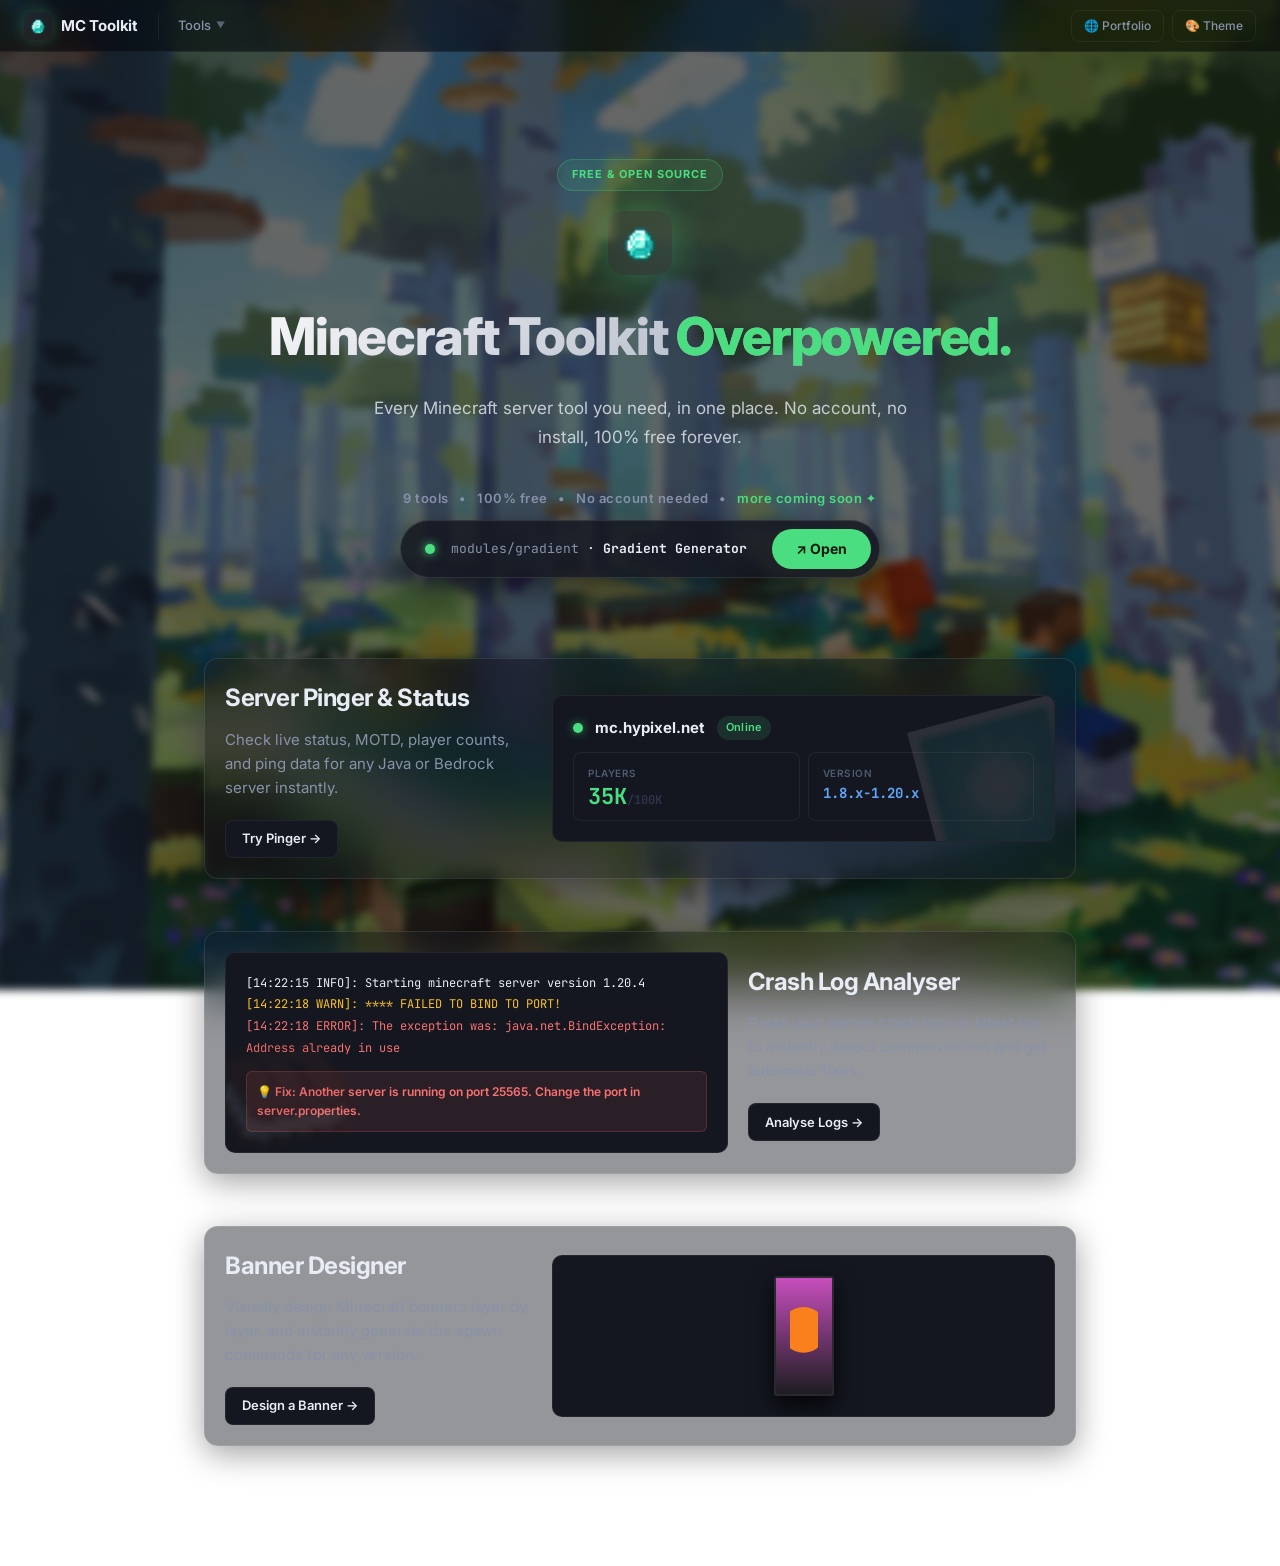
==== index.html @ 0540486f "everything upload" ====
<!DOCTYPE html>
<html lang="en">
<head>
<meta charset="UTF-8">
<meta name="viewport" content="width=device-width,initial-scale=1">
<title>MC Toolkit — Home</title>
<link href="https://fonts.googleapis.com/css2?family=Inter:wght@400;500;600;700&family=JetBrains+Mono:wght@400;500;600&display=swap" rel="stylesheet">
<link rel="stylesheet" href="assets/style.css">
</head>
<body>
<div id="nav-root" style="min-height: 53px;"></div>
<main>
<div class="hero" style="text-align:center;padding:70px 0 60px;position:relative">
  <div style="display:inline-block;padding:6px 14px;background:var(--acc-d);border:1px solid var(--acc-b);color:var(--accent);border-radius:30px;font-size:11px;font-weight:700;margin-bottom:20px;text-transform:uppercase;letter-spacing:1px">Free &amp; Open Source</div>
  <div style="width:64px;height:64px;background:rgba(255,255,255,0.05);border-radius:16px;display:flex;align-items:center;justify-content:center;margin:0 auto 20px;box-shadow:0 0 40px rgba(74,222,128,.4)"><img src="assets/icons/diamond.png" width="40"></div>
  <h1 style="font-size:52px;font-weight:800;letter-spacing:-1.2px;margin-bottom:16px;background:linear-gradient(135deg,#fff,var(--m1));-webkit-background-clip:text;-webkit-text-fill-color:transparent">Minecraft Toolkit <span style="color:var(--accent);-webkit-text-fill-color:var(--accent)">Overpowered.</span></h1>
  <p style="color:var(--text);font-size:17px;max-width:550px;margin:0 auto 36px;line-height:1.7;opacity:0.8">Every Minecraft server tool you need, in one place. No account, no install, 100% free forever.</p>
  <div style="color:var(--m1);font-size:13px;font-weight:600;margin-bottom:12px;letter-spacing:0.5px">9 tools &nbsp;&nbsp;•&nbsp;&nbsp; 100% free &nbsp;&nbsp;•&nbsp;&nbsp; No account needed &nbsp;&nbsp;•&nbsp;&nbsp; <span style="color:var(--accent)">more coming soon ✦</span></div>
  <div style="display:inline-flex;align-items:center;background:rgba(20,23,32,0.85);backdrop-filter:blur(10px);border:1px solid rgba(255,255,255,0.1);border-radius:50px;padding:8px 8px 8px 24px;box-shadow:0 10px 30px rgba(0,0,0,0.5);width:100%;max-width:480px;text-align:left;margin:0 auto">
    <div class="dot on" style="margin-right:16px;box-shadow:0 0 10px var(--accent);flex-shrink:0"></div>
    <div style="flex:1;font-family:var(--mono);font-size:13px;color:var(--text);white-space:nowrap;overflow:hidden;text-overflow:ellipsis" id="cycler-text">
      <span style="color:var(--m1)">modules/gradient</span> · <strong>Gradient Generator</strong>
    </div>
    <a href="gradient.html" id="cycler-btn" class="btn bp" style="border-radius:40px;height:40px;padding:0 24px;font-size:14px;text-decoration:none;font-weight:700">↗ Open</a>
  </div>
</div>

<div style="margin-top:20px;display:flex;flex-direction:column;gap:40px;margin-bottom:60px">
  <div class="card" style="display:flex;gap:20px;align-items:center;flex-wrap:wrap;cursor:pointer" onclick="window.location.href='ping.html'">
    <div style="flex:1;min-width:250px">
      <h3 style="font-size:24px;margin-bottom:10px;letter-spacing:-0.5px">Server Pinger &amp; Status</h3>
      <p style="color:var(--m1);font-size:15px;margin-bottom:20px;line-height:1.6">Check live status, MOTD, player counts, and ping data for any Java or Bedrock server instantly.</p>
      <span class="btn bg" style="text-decoration:none;pointer-events:none">Try Pinger →</span>
    </div>
    <div style="flex:1.5;min-width:300px;background:var(--s2);border:1px solid var(--border);border-radius:10px;padding:20px;position:relative;overflow:hidden">
       <img src="assets/icons/beacon.png" style="position:absolute;right:-20px;bottom:-20px;opacity:0.1;width:150px;transform:rotate(-15deg)">
       <div style="display:flex;align-items:center;gap:12px;margin-bottom:12px"><div class="dot on"></div><div style="font-weight:bold;font-size:15px">mc.hypixel.net</div><span class="badge bg-g">Online</span></div>
       <div class="sgrid">
         <div class="stat"><div class="sl">Players</div><div class="sv g">35K<span style="font-size:12px;color:var(--hint)">/100K</span></div></div>
         <div class="stat"><div class="sl">Version</div><div class="sv b" style="font-size:14px;margin-top:5px">1.8.x-1.20.x</div></div>
       </div>
    </div>
  </div>

  <div class="card" style="display:flex;gap:20px;align-items:center;flex-wrap:wrap;flex-direction:row-reverse;cursor:pointer" onclick="window.location.href='log.html'">
    <div style="flex:1;min-width:250px">
      <h3 style="font-size:24px;margin-bottom:10px;letter-spacing:-0.5px">Crash Log Analyser</h3>
      <p style="color:var(--m1);font-size:15px;margin-bottom:20px;line-height:1.6">Paste your server crash logs or latest.log to instantly detect common errors and get automatic fixes.</p>
      <span class="btn bg" style="text-decoration:none;pointer-events:none">Analyse Logs →</span>
    </div>
    <div style="flex:1.5;min-width:300px;background:var(--s2);border:1px solid var(--border);border-radius:10px;padding:20px;position:relative;overflow:hidden">
       <img src="assets/icons/written_book.png" style="position:absolute;left:-20px;bottom:-20px;opacity:0.1;width:150px;transform:rotate(15deg)">
       <div style="font-family:var(--mono);font-size:12px;color:var(--m1);line-height:1.8">
         <div style="color:var(--text)">[14:22:15 INFO]: Starting minecraft server version 1.20.4</div>
         <div style="color:var(--gold)">[14:22:18 WARN]: **** FAILED TO BIND TO PORT!</div>
         <div style="color:var(--red)">[14:22:18 ERROR]: The exception was: java.net.BindException: Address already in use</div>
       </div>
       <div style="margin-top:12px;padding:10px;background:var(--red-d);border:1px solid rgba(248,113,113,.2);border-radius:6px;color:var(--red);font-size:12px;font-weight:600">
         💡 Fix: Another server is running on port 25565. Change the port in server.properties.
       </div>
    </div>
  </div>
  <div class="card" style="display:flex;gap:20px;align-items:center;flex-wrap:wrap;cursor:pointer" onclick="window.location.href='banner.html'">
    <div style="flex:1;min-width:250px">
      <h3 style="font-size:24px;margin-bottom:10px;letter-spacing:-0.5px">Banner Designer</h3>
      <p style="color:var(--m1);font-size:15px;margin-bottom:20px;line-height:1.6">Visually design Minecraft banners layer by layer, and instantly generate the spawn commands for any version.</p>
      <span class="btn bg" style="text-decoration:none;pointer-events:none">Design a Banner →</span>
    </div>
    <div style="flex:1.5;min-width:300px;background:var(--s2);border:1px solid var(--border);border-radius:10px;padding:20px;position:relative;overflow:hidden;display:flex;align-items:center;justify-content:center;min-height:160px">
       <div style="width:60px;height:120px;background:#1D1D21;border:2px solid var(--border);border-radius:3px;box-shadow:0 10px 25px rgba(0,0,0,0.8);position:relative">
         <div style="position:absolute;top:0;left:0;width:100%;height:100%;background:linear-gradient(to bottom, #C74EBD, transparent)"></div>
         <div style="position:absolute;top:20%;left:25%;width:50%;height:50%;background:#F9801D;clip-path:circle(50% at 50% 50%)"></div>
       </div>
    </div>
  </div>
</div>
</main>
<div class="toast" id="tst"></div>
<script src="assets/shared.js"></script>
<script>
fetch('assets/nav.html').then(r=>r.text()).then(h=>{document.getElementById('nav-root').innerHTML=h;});
(function(){
  const tools=[
    {p:'modules/ping', n:'Server Pinger', h:'ping.html'},
    {p:'modules/player', n:'Player Lookup', h:'player.html'},
    {p:'modules/log', n:'Crash Log Analyser', h:'log.html'},
    {p:'modules/perf', n:'Performance Analyser', h:'perf.html'},
    {p:'modules/motd', n:'MOTD Builder', h:'motd.html'},
    {p:'modules/gradient', n:'Gradient Generator', h:'gradient.html'},
    {p:'modules/jvm', n:'JVM Flags', h:'jvm.html'},
    {p:'modules/props', n:'server.properties', h:'props.html'},
    {p:'modules/banner', n:'Banner Designer', h:'banner.html'}
  ];
  let tidx = 5;
  setInterval(() => {
    tidx = (tidx + 1) % tools.length;
    const t = tools[tidx];
    const textEl = document.getElementById('cycler-text');
    if(textEl){
       textEl.innerHTML = `<span style="color:var(--m1)">${t.p}</span> · <strong>${t.n}</strong>`;
       document.getElementById('cycler-btn').href = t.h;
    }
  }, 2500);
})();
</script>
</body>
</html>
---- assets/style.css ----
/* ═══════════════════════════════════════════════════════════
   MC Toolkit — Shared Stylesheet
   Used by: index.html, ping.html, player.html, log.html,
            perf.html, motd.html, gradient.html, jvm.html, props.html
   ═══════════════════════════════════════════════════════════ */

*,*::before,*::after{box-sizing:border-box;margin:0;padding:0}
:root{
  --bg:#08090d;
  --s1:#0e1018;
  --s2:#141720;
  --s3:#1a1e2a;
  --border:rgba(255,255,255,.06);
  --bh:rgba(255,255,255,.11);
  --text:#e8ecf4;
  --m1:#8892aa;
  --m2:#505a72;
  --hint:#2e3448;
  --accent:#4ade80;
  --acc2:#22c55e;
  --acc-d:rgba(74,222,128,.1);
  --acc-b:rgba(74,222,128,.25);
  --red:#f87171;--red-d:rgba(248,113,113,.1);
  --gold:#fbbf24;--gold-d:rgba(251,191,36,.1);
  --blue:#60a5fa;--blue-d:rgba(96,165,250,.1);
  --sans:'Inter',system-ui,sans-serif;
  --mono:'JetBrains Mono',monospace;
  --r:14px;--rs:8px;--rxs:5px;
  --sh:0 1px 3px rgba(0,0,0,.4),0 8px 32px rgba(0,0,0,.3);
}
html,body{
  min-height:100%;
  font-family:var(--sans);
  color:var(--text);
  font-size:14px;
  line-height:1.6;
}
body::before{
  content:"";
  position:fixed;
  top:-10%;left:-10%;width:120vw;height:120vh;
  background:var(--bg) url('../assets/background2.jpg') no-repeat center center;
  background-size:cover;
  filter:blur(4px) brightness(0.4);
  z-index:-1;
  animation:bgZoom 20s infinite alternate ease-in-out;
}
@keyframes bgZoom{0%{transform:scale(1)}100%{transform:scale(1.1)}}

/* ── NAV ── */
nav{
  position:sticky;top:0;z-index:100;
  background:rgba(8,9,13,.6);
  backdrop-filter:blur(20px) saturate(180%);
  border-bottom:1px solid var(--border);
  display:flex;align-items:center;padding:0 24px;height:52px;
}
.brand{display:flex;align-items:center;gap:9px;font-weight:700;font-size:15px;color:var(--text);padding-right:20px;border-right:1px solid var(--border);margin-right:6px;letter-spacing:-.2px;text-decoration:none}
.logo{width:28px;height:28px;background:rgba(255,255,255,0.05);border-radius:7px;display:flex;align-items:center;justify-content:center;box-shadow:0 0 16px rgba(74,222,128,.3)}
.dd{position:relative}
.dd-btn{height:52px;padding:0 13px;font-size:13px;font-weight:500;color:var(--m1);background:none;border:none;border-bottom:2px solid transparent;cursor:pointer;white-space:nowrap;font-family:var(--sans);display:flex;align-items:center;gap:5px;transition:color .15s,border-color .15s}
.dd-btn:hover{color:var(--text)}
.dd-btn.on{color:var(--accent);border-bottom-color:var(--accent)}
.dd-arrow{font-size:9px;transition:transform .2s;opacity:.6}
.dd.open .dd-arrow{transform:rotate(180deg)}
.dd-panel{position:absolute;top:52px;left:0;background:var(--s1);border:1px solid var(--border);border-radius:var(--r);padding:6px;min-width:210px;box-shadow:0 8px 32px rgba(0,0,0,.5);display:none;z-index:300}
.dd.open .dd-panel,.dd:hover .dd-panel{display:block}
.dd:hover .dd-arrow{transform:rotate(180deg)}
.dd-cat{font-size:10px;font-weight:700;text-transform:uppercase;letter-spacing:.6px;color:var(--m2);padding:8px 10px 4px}
.dd-item{display:flex;align-items:center;gap:6px;width:100%;text-align:left;padding:8px 12px;border:none;background:none;color:var(--m1);font-size:13px;font-family:var(--sans);border-radius:var(--rs);cursor:pointer;transition:background .12s,color .12s;text-decoration:none}
.dd-item:hover{background:var(--s2);color:var(--text)}
.dd-item.on{color:var(--accent);background:var(--acc-d)}
.nav-r{margin-left:auto;display:flex;align-items:center;gap:8px}
.nav-btn{height:32px;padding:0 12px;border:1px solid var(--border);border-radius:var(--rs);background:none;color:var(--m1);cursor:pointer;font-size:12px;font-weight:500;font-family:var(--sans);display:flex;align-items:center;gap:5px;transition:border-color .15s,color .15s;text-decoration:none}
.nav-btn:hover{border-color:var(--bh);color:var(--text)}
.nav-btn.hi{border-color:var(--acc-b);color:var(--accent);background:var(--acc-d)}

/* ── LAYOUT ── */
main{max-width:920px;margin:0 auto;padding:36px 24px 60px}

/* ── PAGE HEADERS ── */
.ph{display:flex;align-items:baseline;gap:10px;margin-bottom:4px}
.ph-title{font-size:22px;font-weight:700;letter-spacing:-.4px}
.ph-tag{font-size:11px;font-weight:600;color:var(--accent);background:var(--acc-d);border:1px solid var(--acc-b);padding:2px 8px;border-radius:20px;letter-spacing:.3px;text-transform:uppercase}
.ps{font-size:13px;color:var(--m1);margin-bottom:28px}

/* ── CARDS ── */
.card{
  background:rgba(20,23,32,0.45);
  backdrop-filter:blur(25px) saturate(150%);
  border:1px solid rgba(255,255,255,0.1);
  border-radius:var(--r);
  padding:20px;
  box-shadow:0 8px 32px 0 rgba(0,0,0,0.37);
  transition:transform .4s ease,box-shadow .4s ease,border-color .4s ease;
}
.card:hover{transform:translateY(-3px);box-shadow:0 12px 40px 0 rgba(0,0,0,.5);border-color:rgba(74,222,128,0.3)}
.card+.card{margin-top:12px}
.card-title{font-size:12px;font-weight:600;text-transform:uppercase;letter-spacing:.6px;color:var(--m2);margin-bottom:14px}

/* ── INPUTS ── */
.row{display:flex;gap:8px;flex-wrap:wrap;align-items:center}
input[type=text],input[type=number],select,textarea{
  background:var(--s2);border:1px solid var(--border);border-radius:var(--rs);
  color:var(--text);padding:9px 13px;font-size:14px;font-family:var(--sans);
  outline:none;transition:border-color .15s,box-shadow .15s;width:100%;
}
input:focus,select:focus,textarea:focus{border-color:var(--accent);box-shadow:0 0 0 3px rgba(74,222,128,.1)}
input::placeholder,textarea::placeholder{color:var(--hint)}
select option{background:var(--s2)}
textarea{resize:vertical;min-height:120px;font-family:var(--mono);font-size:12px;line-height:1.7}

/* ── BUTTONS ── */
.btn{height:38px;padding:0 16px;border:none;border-radius:var(--rs);font-size:13px;font-weight:600;cursor:pointer;display:inline-flex;align-items:center;gap:6px;transition:all .25s ease;white-space:nowrap;font-family:var(--sans);flex-shrink:0;position:relative;overflow:hidden;text-decoration:none}
.btn:hover{transform:translateY(-2px);box-shadow:0 4px 15px rgba(0,0,0,0.3)}
.btn:active{transform:scale(.97)}
.btn:disabled{opacity:.4;cursor:not-allowed}
.bp{background:var(--accent);color:#0a1a0f}.bp:hover{background:var(--acc2)}
.bg{background:var(--s2);border:1px solid var(--border);color:var(--text)}.bg:hover{border-color:var(--bh)}
.br{background:var(--red-d);border:1px solid rgba(248,113,113,.2);color:var(--red)}

/* ── BADGES ── */
.badge{padding:3px 9px;border-radius:20px;font-size:11px;font-weight:600;display:inline-flex;align-items:center;gap:3px;letter-spacing:.1px}
.bg-g{background:rgba(74,222,128,.12);color:var(--accent)}
.bg-r{background:var(--red-d);color:var(--red)}
.bg-gold{background:var(--gold-d);color:var(--gold)}
.bg-b{background:var(--blue-d);color:var(--blue)}
.bg-m{background:rgba(255,255,255,.06);color:var(--m1)}

/* ── STATS ── */
.sgrid{display:grid;grid-template-columns:repeat(auto-fit,minmax(110px,1fr));gap:8px}
.stat{background:var(--s2);border:1px solid var(--border);border-radius:var(--rs);padding:12px 14px}
.sl{font-size:10px;font-weight:600;text-transform:uppercase;letter-spacing:.5px;color:var(--m2);margin-bottom:5px}
.sv{font-size:22px;font-weight:700;font-family:var(--mono);line-height:1}
.sv.g{color:var(--accent)}.sv.r{color:var(--red)}.sv.gold{color:var(--gold)}.sv.b{color:var(--blue)}

/* ── MISC ── */
hr{border:none;border-top:1px solid var(--border);margin:20px 0}
.notice{background:var(--blue-d);border:1px solid rgba(96,165,250,.15);border-radius:var(--rs);padding:10px 14px;font-size:12px;color:var(--blue);margin-bottom:18px}
.dot{width:10px;height:10px;border-radius:50%;flex-shrink:0}
.dot.on{background:var(--accent);box-shadow:0 0 10px rgba(74,222,128,.6)}
.dot.off{background:var(--red)}
.dot.chk{background:var(--gold);animation:pulse .9s infinite}
@keyframes pulse{0%,100%{opacity:1}50%{opacity:.25}}
.spin{display:inline-block;width:13px;height:13px;border:2px solid rgba(255,255,255,.18);border-top-color:#fff;border-radius:50%;animation:sp .6s linear infinite;vertical-align:middle}
@keyframes sp{to{transform:rotate(360deg)}}
.err{color:var(--red);font-size:13px;margin-top:10px;display:none}
.sep{height:1px;background:var(--border);margin:20px 0}

/* ── SERVER STATUS ── */
.ping-head{display:flex;align-items:center;gap:12px;margin-bottom:18px;flex-wrap:wrap}
.ping-name{font-size:17px;font-weight:700;letter-spacing:-.3px}
.motd{font-family:var(--mono);font-size:13px;background:var(--bg);border:1px solid var(--border);border-radius:var(--rs);padding:12px 16px;margin-top:14px;line-height:1.9}
.pills{display:flex;flex-wrap:wrap;gap:5px;margin-top:10px}
.pill{padding:3px 10px;background:rgba(74,222,128,.1);color:var(--accent);font-size:11px;font-family:var(--mono);border-radius:20px;border:1px solid rgba(74,222,128,.2)}
.favicon{width:56px;height:56px;border-radius:10px;image-rendering:pixelated;border:1px solid var(--border);flex-shrink:0}

/* ── PLAYER ── */
.pl-hero{display:flex;gap:28px;align-items:flex-start;flex-wrap:wrap}
.skin-col{background:radial-gradient(ellipse at 50% 100%,rgba(74,222,128,.12) 0%,transparent 65%),var(--s1);border:1px solid var(--border);border-radius:var(--r);padding:20px 16px;display:flex;flex-direction:column;align-items:center;gap:12px;flex-shrink:0}
.skin-col canvas{border-radius:10px;background:transparent}
.skin-acts{display:flex;gap:6px}
.sk-btn{padding:5px 11px;background:var(--s2);border:1px solid var(--border);border-radius:var(--rxs);color:var(--m1);font-size:11px;font-weight:600;cursor:pointer;display:flex;align-items:center;gap:4px;transition:color .15s,border-color .15s;font-family:var(--sans)}
.sk-btn:hover{color:var(--text);border-color:var(--bh)}
.pl-meta{flex:1;min-width:200px}
.pl-name{font-size:30px;font-weight:800;letter-spacing:-.6px;font-family:var(--mono);line-height:1;margin-bottom:10px}
.pl-tags{display:flex;gap:6px;flex-wrap:wrap;margin-bottom:18px}
.uuid-field{margin-bottom:10px}
.uuid-lbl{font-size:10px;font-weight:600;text-transform:uppercase;letter-spacing:.5px;color:var(--m2);margin-bottom:4px}
.uuid-row{display:flex;align-items:center;gap:8px;background:var(--s2);border:1px solid var(--border);border-radius:var(--rs);padding:8px 12px}
.uuid-val{font-family:var(--mono);font-size:11px;color:var(--m1);flex:1;overflow:hidden;text-overflow:ellipsis;white-space:nowrap}
.cp-btn{padding:3px 9px;background:none;border:1px solid var(--border);border-radius:var(--rxs);color:var(--m2);font-size:11px;font-weight:500;cursor:pointer;flex-shrink:0;font-family:var(--sans);transition:color .1s,border-color .1s}
.cp-btn:hover{color:var(--text);border-color:var(--bh)}
.cape-sec{margin-top:14px}
.cape-lbl{font-size:10px;font-weight:600;text-transform:uppercase;letter-spacing:.5px;color:var(--m2);margin-bottom:6px}
.cape-img{max-height:56px;image-rendering:pixelated;border-radius:5px;border:1px solid var(--border)}
.pl-links{display:flex;flex-wrap:wrap;gap:6px;margin-top:16px}
.ext{padding:7px 13px;border:1px solid var(--border);border-radius:var(--rs);color:var(--m1);font-size:12px;font-weight:500;display:inline-flex;align-items:center;gap:4px;transition:color .15s,border-color .15s;text-decoration:none;background:none;font-family:var(--sans);cursor:pointer}
.ext:hover{color:var(--text);border-color:var(--bh)}
.recent-wrap{margin-bottom:22px;display:none}
.recent-lbl{font-size:10px;font-weight:600;text-transform:uppercase;letter-spacing:.5px;color:var(--m2);margin-bottom:8px}
.recent-list{display:flex;flex-wrap:wrap;gap:6px}
.r-chip{display:flex;align-items:center;gap:7px;padding:5px 11px;border:1px solid var(--border);border-radius:var(--rs);background:var(--s2);color:var(--text);cursor:pointer;font-size:12px;font-weight:500;transition:border-color .15s;font-family:var(--sans);line-height:1}
.r-chip:hover{border-color:var(--bh)}
.r-chip img{width:16px;height:16px;image-rendering:pixelated;border-radius:2px}

/* ── LOG ── */
.log-out{background:var(--bg);border:1px solid var(--border);border-radius:var(--rs);padding:14px;font-family:var(--mono);font-size:12px;max-height:300px;overflow-y:auto;display:none;line-height:1.8}
.log-out.on{display:block}
.ll{padding:1px 0}
.ll.error{color:#fca5a5}.ll.warn{color:var(--gold)}.ll.info{color:#93c5fd}.ll.chat{color:var(--accent)}.ll.join{color:#c4b5fd}

/* ── MOTD ── */
.motd-prev{background:#050505;border:1px solid #1c1c1c;border-radius:var(--rs);padding:14px 18px;font-family:'Courier New',monospace;font-size:15px;min-height:60px;line-height:2.1}
.chips{display:flex;flex-wrap:wrap;gap:5px;margin-top:12px}
.chip{padding:3px 9px;border-radius:4px;font-size:11px;font-family:var(--mono);background:rgba(255,255,255,.04);border:1px solid var(--border);cursor:pointer;transition:border-color .12s,background .12s}
.chip:hover{border-color:var(--bh);background:rgba(255,255,255,.07)}

/* ── CALC ── */
.cgrid{display:grid;grid-template-columns:repeat(auto-fit,minmax(260px,1fr));gap:12px}
.clbl{font-size:12px;font-weight:700;color:var(--gold);margin-bottom:14px;display:flex;align-items:center;gap:7px}
.calc-r{font-size:13px;color:var(--m1);margin-top:12px;min-height:20px}
.calc-r strong{color:var(--gold);font-family:var(--mono)}

/* ── THEME PANEL ── */
.theme-panel{display:none;background:var(--s1);border:1px solid var(--border);border-radius:var(--r);padding:20px 22px;margin-bottom:24px;box-shadow:var(--sh)}
.theme-panel.on{display:block}
.tp-head{display:flex;align-items:center;justify-content:space-between;margin-bottom:16px}
.tp-title{font-size:14px;font-weight:700;letter-spacing:-.2px}
.tp-acts{display:flex;gap:6px}
.presets{display:flex;gap:5px;flex-wrap:wrap;margin-bottom:16px}
.pset{padding:5px 12px;border:1px solid var(--border);border-radius:20px;background:none;color:var(--m1);font-size:12px;font-weight:500;cursor:pointer;font-family:var(--sans);transition:border-color .15s,color .15s}
.pset:hover{border-color:var(--bh);color:var(--text)}
.c-row{display:flex;align-items:center;gap:10px;margin-bottom:9px}
.c-lbl{font-size:12px;color:var(--m1);width:95px;flex-shrink:0}
input[type=color]{width:38px;height:30px;padding:2px;border:1px solid var(--border);border-radius:6px;background:none;cursor:pointer;flex-shrink:0}
.c-hex{font-size:11px;font-family:var(--mono);color:var(--hint)}
.fb-log{font-size:11px;margin-top:10px;min-height:16px;color:var(--m2)}
.fb-log.ok{color:var(--accent)}.fb-log.er{color:var(--red)}

/* ── TOAST ── */
.toast{position:fixed;bottom:24px;right:24px;background:var(--s3);border:1px solid var(--bh);color:var(--text);padding:11px 18px;border-radius:var(--rs);font-size:13px;font-weight:500;opacity:0;transform:translateY(8px);transition:opacity .22s,transform .22s;pointer-events:none;z-index:999;backdrop-filter:blur(16px);box-shadow:0 4px 24px rgba(0,0,0,.4)}
.toast.on{opacity:1;transform:translateY(0)}

/* ── ANIMATIONS ── */
@keyframes slideUpFade {
  0% { opacity: 0; transform: translateY(30px); }
  100% { opacity: 1; transform: translateY(0); }
}
@keyframes dropdownPop {
  0% { opacity: 0; transform: scale(0.95) translateY(-10px); }
  100% { opacity: 1; transform: scale(1) translateY(0); }
}

.hero, .ph {
  opacity: 0;
  animation: slideUpFade 1.2s cubic-bezier(0.16, 1, 0.3, 1) forwards;
}
.ps {
  opacity: 0;
  animation: slideUpFade 1.2s cubic-bezier(0.16, 1, 0.3, 1) forwards;
  animation-delay: 0.15s;
}

.card {
  opacity: 0;
  animation: slideUpFade 1.2s cubic-bezier(0.16, 1, 0.3, 1) forwards;
  animation-delay: 0.3s;
}
.card + .card { animation-delay: 0.5s; }
.card + .card + .card { animation-delay: 0.7s; }
.card + .card + .card + .card { animation-delay: 0.9s; }
.card + .card + .card + .card + .card { animation-delay: 1.1s; }

.dd-panel {
  transform-origin: top right;
}
.dd.open .dd-panel, .dd:hover .dd-panel {
  animation: dropdownPop 0.3s cubic-bezier(0.16, 1, 0.3, 1) forwards;
}

#pout, #plout, #lstats, #lfixes, .log-out {
  animation: slideUpFade 0.6s cubic-bezier(0.16, 1, 0.3, 1) forwards;
}
.theme-panel.on {
  animation: slideUpFade 0.5s cubic-bezier(0.16, 1, 0.3, 1) forwards;
}

@media(max-width:580px){
  main{padding:20px 14px 48px}
  .pl-hero{flex-direction:column}
  .skin-col{width:100%}
}
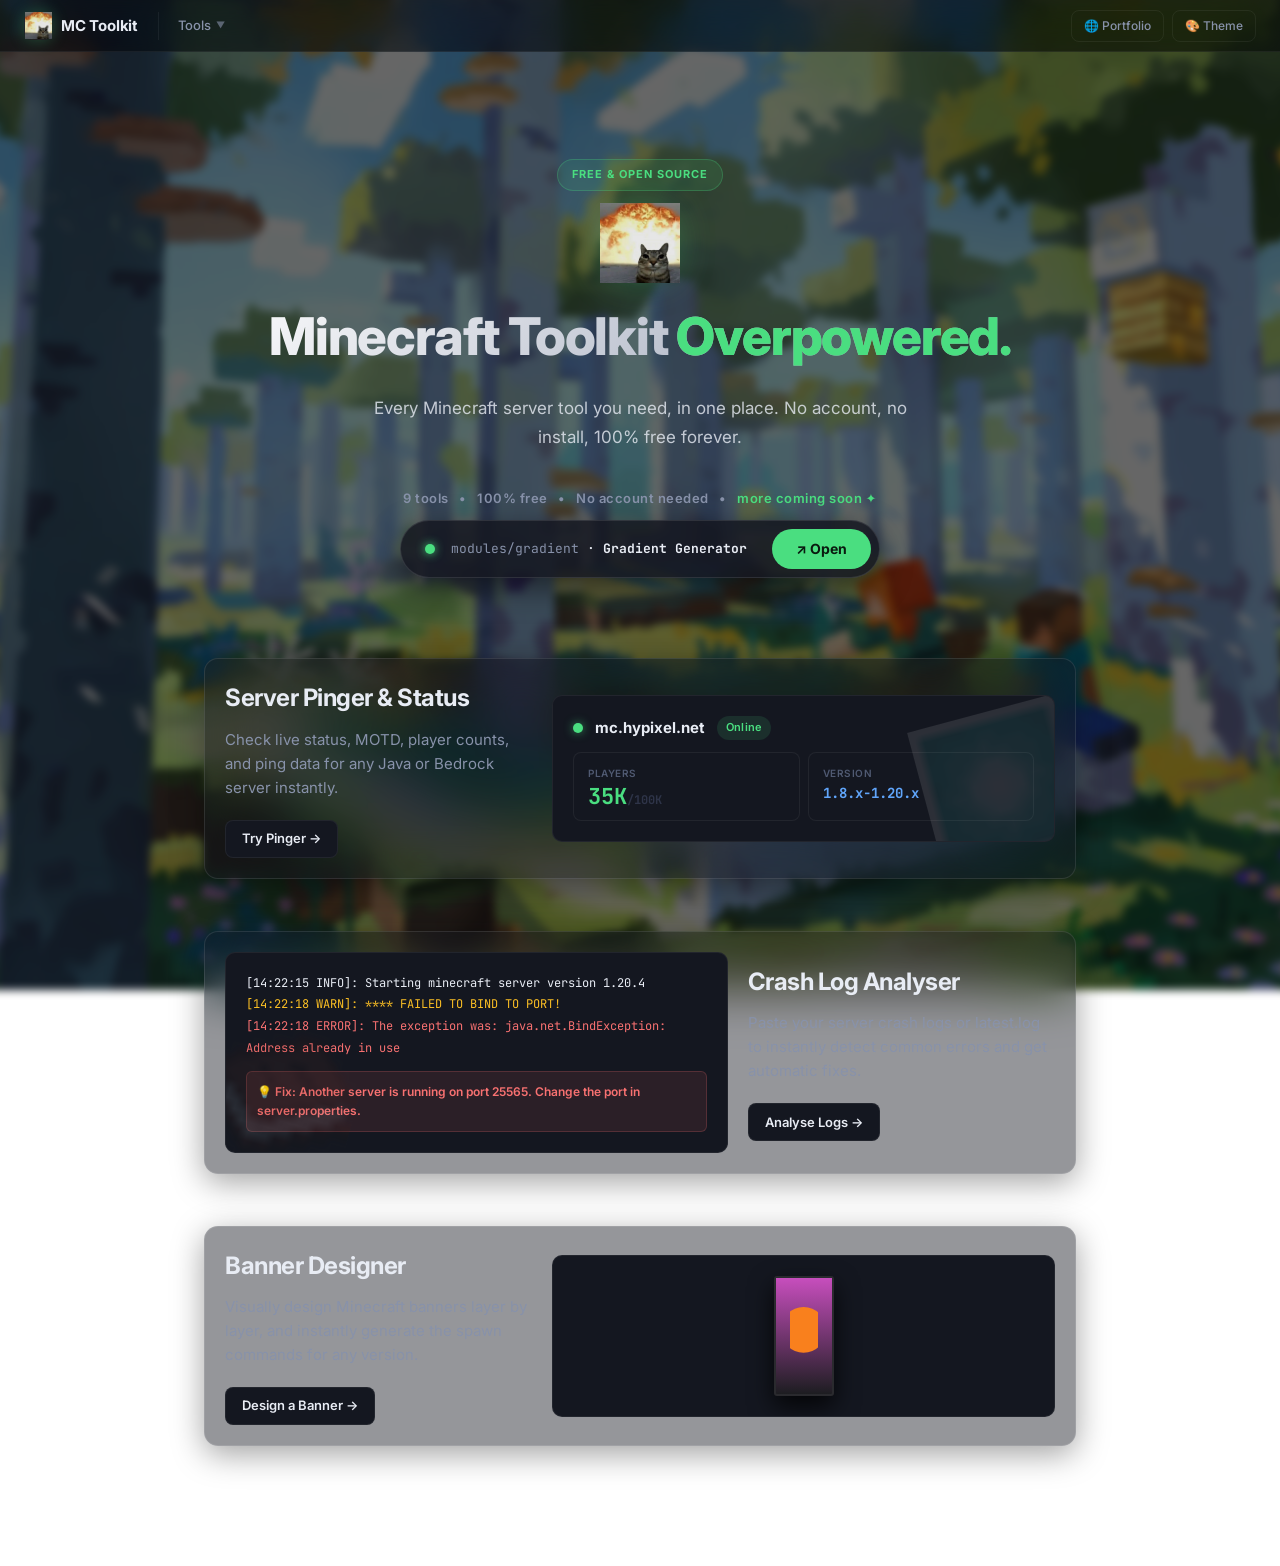
==== commit 038bedd8: "logo update" ====
--- a/index.html
+++ b/index.html
@@ -4,6 +4,7 @@
 <meta charset="UTF-8">
 <meta name="viewport" content="width=device-width,initial-scale=1">
 <title>MC Toolkit — Home</title>
+<link rel="icon" type="image/png" href="/favicon.png">
 <link href="https://fonts.googleapis.com/css2?family=Inter:wght@400;500;600;700&family=JetBrains+Mono:wght@400;500;600&display=swap" rel="stylesheet">
 <link rel="stylesheet" href="assets/style.css">
 </head>
@@ -12,7 +13,7 @@
 <main>
 <div class="hero" style="text-align:center;padding:70px 0 60px;position:relative">
   <div style="display:inline-block;padding:6px 14px;background:var(--acc-d);border:1px solid var(--acc-b);color:var(--accent);border-radius:30px;font-size:11px;font-weight:700;margin-bottom:20px;text-transform:uppercase;letter-spacing:1px">Free &amp; Open Source</div>
-  <div style="width:64px;height:64px;background:rgba(255,255,255,0.05);border-radius:16px;display:flex;align-items:center;justify-content:center;margin:0 auto 20px;box-shadow:0 0 40px rgba(74,222,128,.4)"><img src="assets/icons/diamond.png" width="40"></div>
+  <div style="width:64px;height:64px;background:rgba(255,255,255,0.05);border-radius:16px;display:flex;align-items:center;justify-content:center;margin:0 auto 20px;box-shadow:0 0 40px rgba(74,222,128,.4)"><img src="favicon.png" width="80"></div>
   <h1 style="font-size:52px;font-weight:800;letter-spacing:-1.2px;margin-bottom:16px;background:linear-gradient(135deg,#fff,var(--m1));-webkit-background-clip:text;-webkit-text-fill-color:transparent">Minecraft Toolkit <span style="color:var(--accent);-webkit-text-fill-color:var(--accent)">Overpowered.</span></h1>
   <p style="color:var(--text);font-size:17px;max-width:550px;margin:0 auto 36px;line-height:1.7;opacity:0.8">Every Minecraft server tool you need, in one place. No account, no install, 100% free forever.</p>
   <div style="color:var(--m1);font-size:13px;font-weight:600;margin-bottom:12px;letter-spacing:0.5px">9 tools &nbsp;&nbsp;•&nbsp;&nbsp; 100% free &nbsp;&nbsp;•&nbsp;&nbsp; No account needed &nbsp;&nbsp;•&nbsp;&nbsp; <span style="color:var(--accent)">more coming soon ✦</span></div>
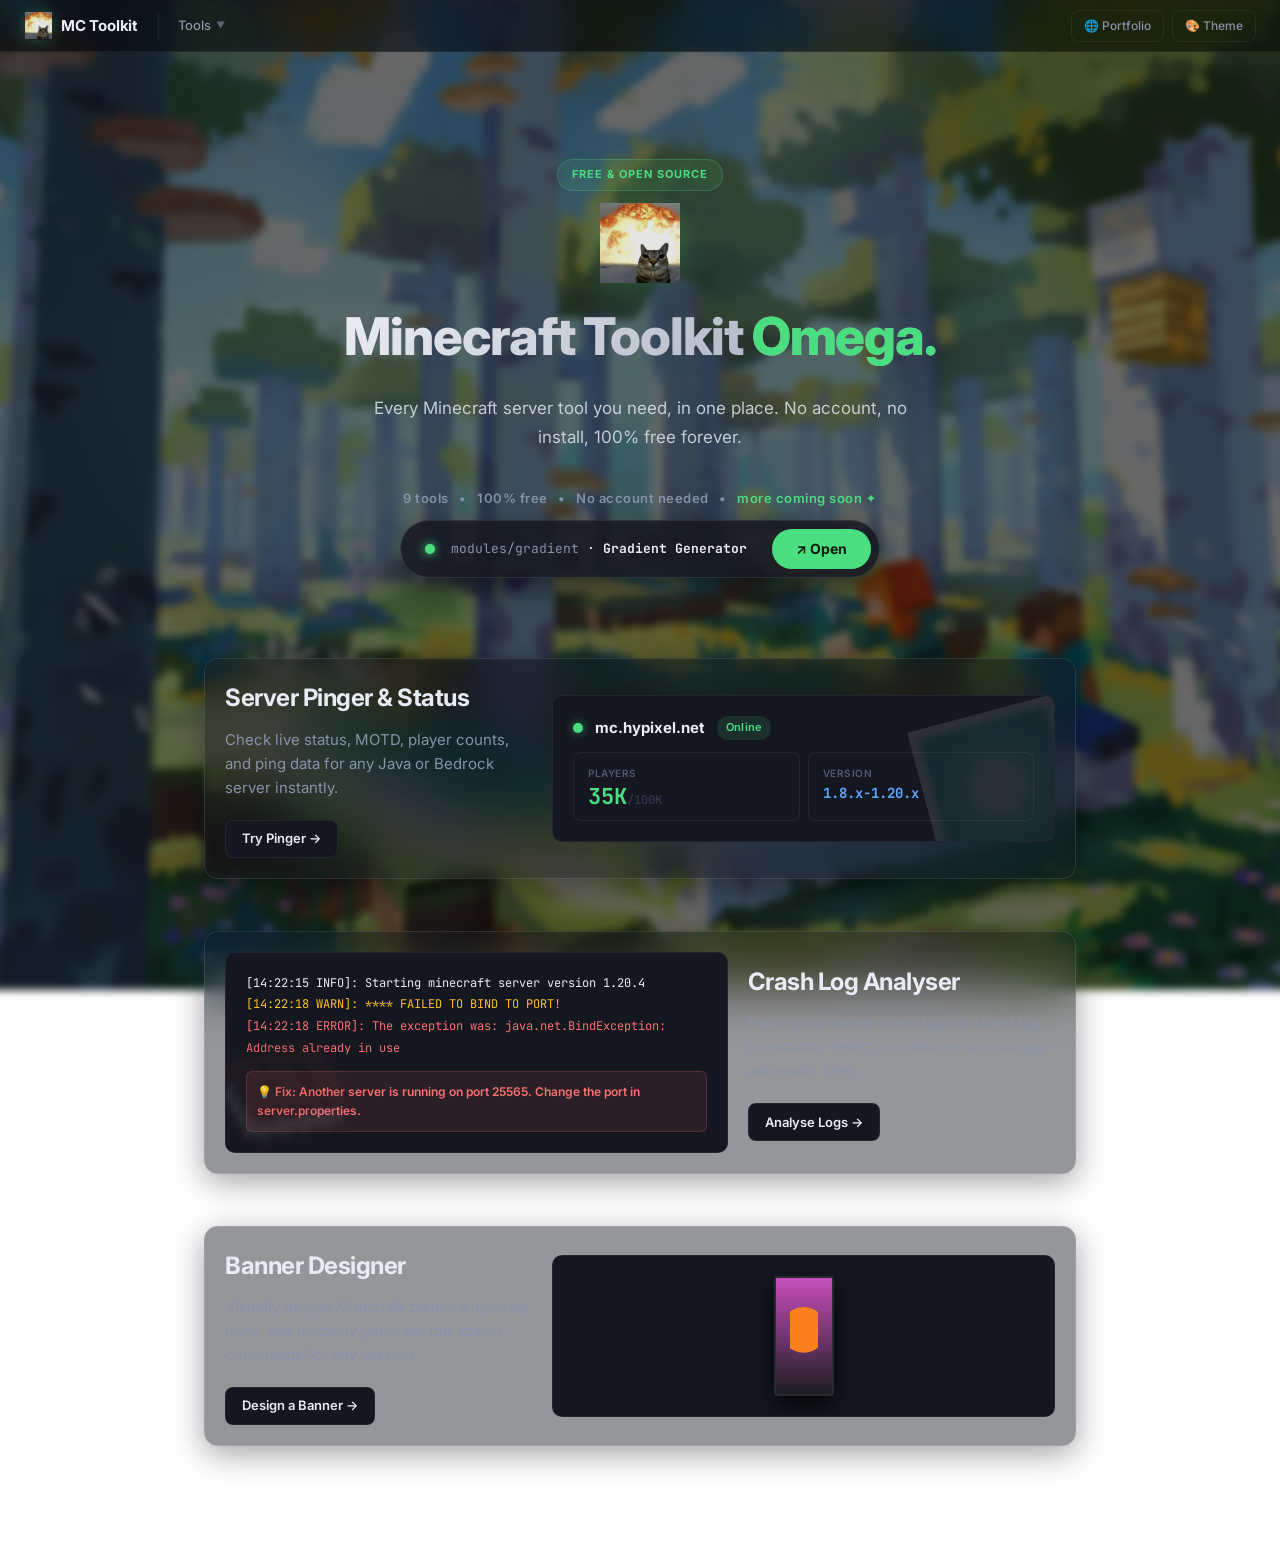
==== commit 95d9eb91: "update" ====
--- a/index.html
+++ b/index.html
@@ -14,7 +14,7 @@
 <div class="hero" style="text-align:center;padding:70px 0 60px;position:relative">
   <div style="display:inline-block;padding:6px 14px;background:var(--acc-d);border:1px solid var(--acc-b);color:var(--accent);border-radius:30px;font-size:11px;font-weight:700;margin-bottom:20px;text-transform:uppercase;letter-spacing:1px">Free &amp; Open Source</div>
   <div style="width:64px;height:64px;background:rgba(255,255,255,0.05);border-radius:16px;display:flex;align-items:center;justify-content:center;margin:0 auto 20px;box-shadow:0 0 40px rgba(74,222,128,.4)"><img src="favicon.png" width="80"></div>
-  <h1 style="font-size:52px;font-weight:800;letter-spacing:-1.2px;margin-bottom:16px;background:linear-gradient(135deg,#fff,var(--m1));-webkit-background-clip:text;-webkit-text-fill-color:transparent">Minecraft Toolkit <span style="color:var(--accent);-webkit-text-fill-color:var(--accent)">Overpowered.</span></h1>
+  <h1 style="font-size:52px;font-weight:800;letter-spacing:-1.2px;margin-bottom:16px;background:linear-gradient(135deg,#fff,var(--m1));-webkit-background-clip:text;-webkit-text-fill-color:transparent">Minecraft Toolkit <span style="color:var(--accent);-webkit-text-fill-color:var(--accent)">Omega.</span></h1>
   <p style="color:var(--text);font-size:17px;max-width:550px;margin:0 auto 36px;line-height:1.7;opacity:0.8">Every Minecraft server tool you need, in one place. No account, no install, 100% free forever.</p>
   <div style="color:var(--m1);font-size:13px;font-weight:600;margin-bottom:12px;letter-spacing:0.5px">9 tools &nbsp;&nbsp;•&nbsp;&nbsp; 100% free &nbsp;&nbsp;•&nbsp;&nbsp; No account needed &nbsp;&nbsp;•&nbsp;&nbsp; <span style="color:var(--accent)">more coming soon ✦</span></div>
   <div style="display:inline-flex;align-items:center;background:rgba(20,23,32,0.85);backdrop-filter:blur(10px);border:1px solid rgba(255,255,255,0.1);border-radius:50px;padding:8px 8px 8px 24px;box-shadow:0 10px 30px rgba(0,0,0,0.5);width:100%;max-width:480px;text-align:left;margin:0 auto">
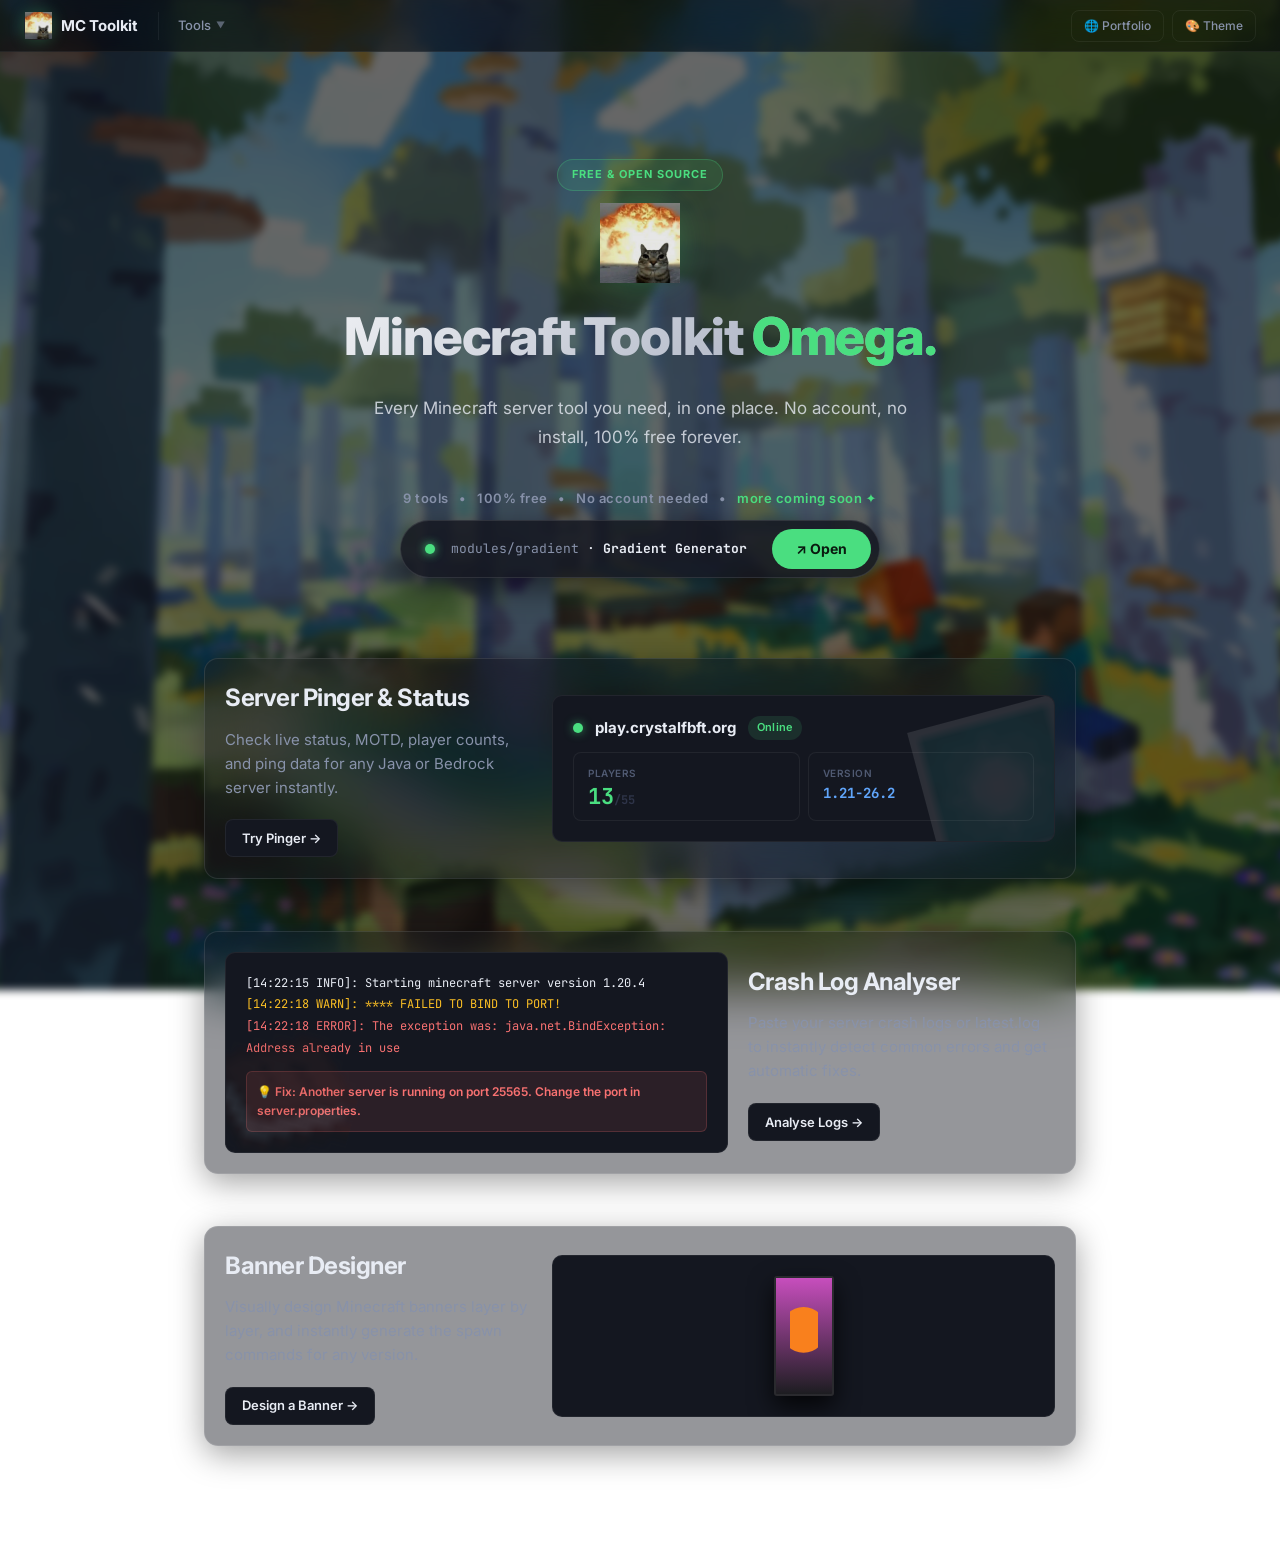
==== commit 03ba3629: "Update server details in index.html" ====
--- a/index.html
+++ b/index.html
@@ -35,10 +35,10 @@
     </div>
     <div style="flex:1.5;min-width:300px;background:var(--s2);border:1px solid var(--border);border-radius:10px;padding:20px;position:relative;overflow:hidden">
        <img src="assets/icons/beacon.png" style="position:absolute;right:-20px;bottom:-20px;opacity:0.1;width:150px;transform:rotate(-15deg)">
-       <div style="display:flex;align-items:center;gap:12px;margin-bottom:12px"><div class="dot on"></div><div style="font-weight:bold;font-size:15px">mc.hypixel.net</div><span class="badge bg-g">Online</span></div>
+       <div style="display:flex;align-items:center;gap:12px;margin-bottom:12px"><div class="dot on"></div><div style="font-weight:bold;font-size:15px">play.crystalfbft.org</div><span class="badge bg-g">Online</span></div>
        <div class="sgrid">
-         <div class="stat"><div class="sl">Players</div><div class="sv g">35K<span style="font-size:12px;color:var(--hint)">/100K</span></div></div>
-         <div class="stat"><div class="sl">Version</div><div class="sv b" style="font-size:14px;margin-top:5px">1.8.x-1.20.x</div></div>
+         <div class="stat"><div class="sl">Players</div><div class="sv g">13<span style="font-size:12px;color:var(--hint)">/55</span></div></div>
+         <div class="stat"><div class="sl">Version</div><div class="sv b" style="font-size:14px;margin-top:5px">1.21-26.2</div></div>
        </div>
     </div>
   </div>
